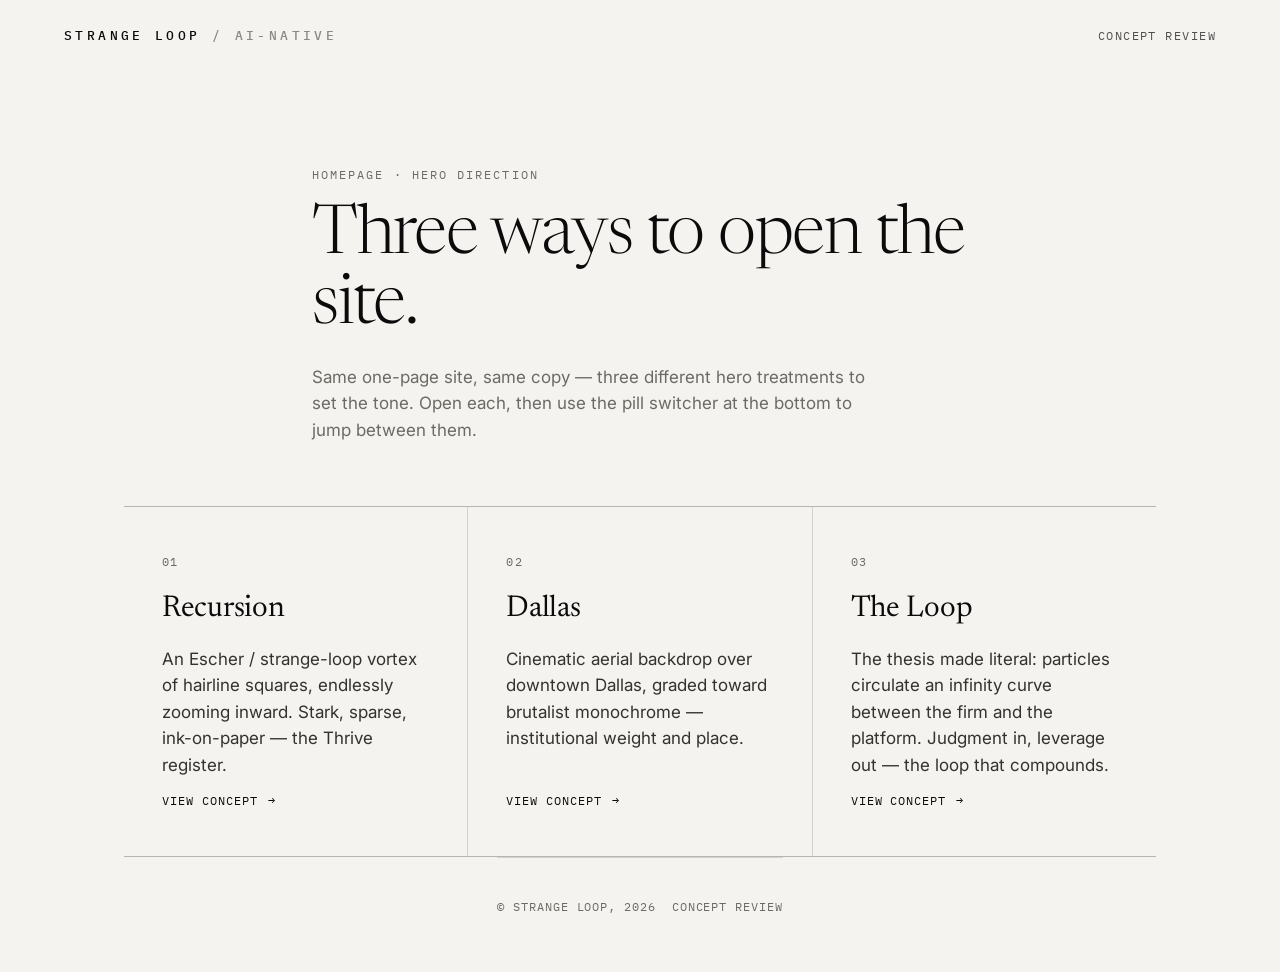
==== index.html @ 47e1f04c "Strange Loop — one-page site with three hero concepts Co-Authored-By: Claude Opus 4.8 (1M context) <" ====
<!DOCTYPE html>
<html lang="en">
<head>
<meta charset="UTF-8">
<meta name="viewport" content="width=device-width, initial-scale=1">
<title>Strange Loop — concept options</title>
<link rel="stylesheet" href="styles.css">
<style>
  body { display:flex; flex-direction:column; min-height:100vh; }
  .head { padding: clamp(40px,8vh,90px) 0 0; }
  .head h1 { font-family:var(--serif); font-weight:300; font-size:clamp(34px,6vw,68px);
             letter-spacing:-0.02em; line-height:1.03; margin:18px 0 0; max-width:16ch; }
  .head p { color:var(--muted); max-width:52ch; margin:22px 0 0; }
  .grid { display:grid; grid-template-columns:repeat(3,1fr); gap:1px; background:var(--line);
          border-top:1px solid var(--line); border-bottom:1px solid var(--line);
          margin-top: clamp(40px,7vh,80px); }
  @media (max-width:820px){ .grid{ grid-template-columns:1fr; } }
  .opt { background:var(--paper); padding:clamp(28px,4vw,46px) clamp(24px,3vw,38px);
         display:flex; flex-direction:column; gap:14px; min-height:300px;
         transition:background .25s; }
  .opt:hover { background:#fff; }
  .opt .n { font-family:var(--mono); font-size:12px; color:var(--muted); letter-spacing:.12em; }
  .opt h2 { font-family:var(--serif); font-weight:400; font-size:clamp(22px,2.4vw,30px);
            letter-spacing:-0.01em; margin:0; }
  .opt p { color:#34322f; margin:0; flex:1; }
  .opt .go { font-family:var(--mono); font-size:12px; letter-spacing:.08em; text-transform:uppercase;
             display:inline-flex; gap:10px; align-items:center; }
  .opt .go .arr { transition:transform .2s; }
  .opt:hover .go .arr { transform:translateX(4px); }
</style>
</head>
<body>
  <header class="nav" style="position:static">
    <div class="mark">STRANGE&nbsp;LOOP <span>/ AI-NATIVE</span></div>
    <div class="links"><a>Concept review</a></div>
  </header>

  <div class="wrap head">
    <p class="eyebrow">Homepage · hero direction</p>
    <h1>Three ways to open the site.</h1>
    <p>Same one-page site, same copy — three different hero treatments to set the tone.
       Open each, then use the pill switcher at the bottom to jump between them.</p>
  </div>

  <div class="wrap" style="flex:1">
    <div class="grid">
      <a class="opt" href="option1.html">
        <span class="n">01</span>
        <h2>Recursion</h2>
        <p>An Escher / strange-loop vortex of hairline squares, endlessly zooming inward. Stark,
           sparse, ink-on-paper — the Thrive register.</p>
        <span class="go">View concept <span class="arr">→</span></span>
      </a>
      <a class="opt" href="option2.html">
        <span class="n">02</span>
        <h2>Dallas</h2>
        <p>Cinematic aerial backdrop over downtown Dallas, graded toward brutalist monochrome —
           institutional weight and place.</p>
        <span class="go">View concept <span class="arr">→</span></span>
      </a>
      <a class="opt" href="option3.html">
        <span class="n">03</span>
        <h2>The Loop</h2>
        <p>The thesis made literal: particles circulate an infinity curve between the firm and the
           platform. Judgment in, leverage out — the loop that compounds.</p>
        <span class="go">View concept <span class="arr">→</span></span>
      </a>
    </div>
  </div>

  <footer class="foot wrap"><span>© Strange Loop, 2026</span><span>Concept review</span></footer>
</body>
</html>
---- styles.css ----
/* ============================================================
   STRANGE LOOP — shared stylesheet
   Tech / private-equity register: stark, editorial, monochrome.
   ============================================================ */

@import url('https://fonts.googleapis.com/css2?family=Newsreader:ital,opsz,wght@0,6..72,300;0,6..72,400;0,6..72,500;1,6..72,300&family=Inter:wght@400;500;600&family=IBM+Plex+Mono:wght@400;500&display=swap');

:root {
  --ink:    #0b0b0c;
  --paper:  #f4f3ef;
  --paper2: #eceae3;
  --muted:  #6c6a64;
  --line:   rgba(11, 11, 12, 0.14);
  --line-2: rgba(11, 11, 12, 0.08);
  --accent: #9a3b2e;            /* restrained oxblood, used almost nowhere */

  --serif: 'Newsreader', Georgia, 'Times New Roman', serif;
  --sans:  'Inter', -apple-system, BlinkMacSystemFont, 'Segoe UI', sans-serif;
  --mono:  'IBM Plex Mono', ui-monospace, 'SF Mono', Menlo, monospace;

  --maxw: 1160px;
  --gutter: clamp(22px, 5vw, 64px);
}

* { box-sizing: border-box; }

html { -webkit-text-size-adjust: 100%; scroll-behavior: smooth; }

body {
  margin: 0;
  background: var(--paper);
  color: var(--ink);
  font-family: var(--sans);
  font-size: 17px;
  line-height: 1.55;
  -webkit-font-smoothing: antialiased;
  text-rendering: optimizeLegibility;
}

a { color: inherit; text-decoration: none; }

.wrap { max-width: var(--maxw); margin: 0 auto; padding: 0 var(--gutter); }

/* ---------- eyebrow / labels ---------- */
.eyebrow {
  font-family: var(--mono);
  font-size: 11.5px;
  letter-spacing: 0.18em;
  text-transform: uppercase;
  color: var(--muted);
  margin: 0;
}

/* ---------- top nav ---------- */
.nav {
  position: absolute;
  top: 0; left: 0; right: 0;
  z-index: 20;
  display: flex;
  align-items: center;
  justify-content: space-between;
  padding: 26px var(--gutter);
}
.nav .mark {
  font-family: var(--mono);
  font-size: 13px;
  letter-spacing: 0.26em;
  text-transform: uppercase;
  font-weight: 500;
}
.nav .mark span { opacity: 0.45; }
.nav .links {
  display: flex;
  gap: 30px;
  font-family: var(--mono);
  font-size: 12px;
  letter-spacing: 0.12em;
  text-transform: uppercase;
}
.nav .links a { opacity: 0.7; transition: opacity .2s; }
.nav .links a:hover { opacity: 1; }
@media (max-width: 680px) { .nav .links { display: none; } }

/* ---------- hero (shared frame; visuals overridden per page) ---------- */
.hero {
  position: relative;
  min-height: 100vh;
  min-height: 100svh;
  display: flex;
  align-items: flex-end;
  overflow: hidden;
}
.hero__canvas, .hero__video {
  position: absolute;
  inset: 0;
  width: 100%;
  height: 100%;
  z-index: 0;
}
.hero__video { object-fit: cover; }
.hero__inner {
  position: relative;
  z-index: 10;
  width: 100%;
  padding-top: 120px;
  padding-bottom: clamp(48px, 9vh, 110px);
}
.hero h1 {
  font-family: var(--serif);
  font-weight: 300;
  font-size: clamp(33px, 5.4vw, 70px);
  line-height: 1.04;
  letter-spacing: -0.018em;
  margin: 18px 0 0;
  max-width: 16ch;
}
.hero h1 em { font-style: italic; }
.hero .lede {
  margin: 26px 0 0;
  max-width: 46ch;
  font-size: clamp(15px, 1.5vw, 18px);
  color: var(--muted);
  line-height: 1.5;
}
.hero .scrollcue {
  margin-top: 40px;
  font-family: var(--mono);
  font-size: 11px;
  letter-spacing: 0.18em;
  text-transform: uppercase;
  color: var(--muted);
  display: inline-flex;
  align-items: center;
  gap: 10px;
}
.hero .scrollcue::before {
  content: ""; width: 34px; height: 1px; background: currentColor; opacity: .5;
}

/* dark hero variant (video / dark canvas) */
.hero--dark { background: #050506; color: #f4f3ef; }
.hero--dark .lede { color: rgba(244,243,239,0.66); }
.hero--dark .scrollcue { color: rgba(244,243,239,0.6); }
.hero--dark .nav .links a, .hero--dark .nav .mark { color: #f4f3ef; }
.scrim {
  position: absolute; inset: 0; z-index: 5;
  background:
    linear-gradient(180deg, rgba(5,5,6,0.55) 0%, rgba(5,5,6,0.12) 32%, rgba(5,5,6,0.2) 62%, rgba(5,5,6,0.86) 100%);
}

/* ---------- section scaffolding ---------- */
section { position: relative; }
.band { padding: clamp(70px, 11vh, 140px) 0; border-top: 1px solid var(--line-2); }
.band--tight { padding: clamp(48px, 7vh, 96px) 0; }

.measure { max-width: 60ch; }

.kicker-row {
  display: flex; align-items: baseline; gap: 16px;
  margin-bottom: 40px;
}
.kicker-row .idx { font-family: var(--mono); font-size: 12px; color: var(--muted); }

h2.section-title {
  font-family: var(--serif);
  font-weight: 300;
  font-size: clamp(26px, 3.6vw, 44px);
  line-height: 1.1;
  letter-spacing: -0.015em;
  margin: 12px 0 0;
  max-width: 22ch;
}

.lead-para {
  font-family: var(--serif);
  font-weight: 300;
  font-size: clamp(20px, 2.5vw, 30px);
  line-height: 1.38;
  letter-spacing: -0.01em;
  margin: 0;
  max-width: 26ch;
}

/* ---------- thesis split ---------- */
.split {
  display: grid;
  grid-template-columns: 0.85fr 1.15fr;
  gap: clamp(30px, 6vw, 90px);
  align-items: start;
}
@media (max-width: 820px) { .split { grid-template-columns: 1fr; gap: 26px; } }
.split p { margin: 0 0 18px; color: #2c2b29; }
.split p:last-child { margin-bottom: 0; }
.split .pull { font-family: var(--serif); }

/* ---------- credibility strip ---------- */
.cred {
  display: flex; flex-wrap: wrap; align-items: center;
  gap: 14px 30px;
  font-family: var(--mono);
  font-size: 12.5px;
  letter-spacing: 0.04em;
  color: var(--muted);
}
.cred .dot { width: 4px; height: 4px; border-radius: 50%; background: var(--muted); opacity: .6; }

/* ---------- case studies ---------- */
.cases { display: grid; grid-template-columns: 1fr; }
.case {
  display: grid;
  grid-template-columns: 0.5fr 1.5fr;
  gap: clamp(20px, 5vw, 70px);
  padding: clamp(34px, 5vh, 56px) 0;
  border-top: 1px solid var(--line);
  align-items: baseline;
}
.case:last-child { border-bottom: 1px solid var(--line); }
@media (max-width: 760px) { .case { grid-template-columns: 1fr; gap: 14px; } }
.case__meta .client {
  font-family: var(--serif);
  font-size: clamp(22px, 2.6vw, 30px);
  font-weight: 400;
  letter-spacing: -0.01em;
}
.case__meta .tag {
  margin-top: 10px;
  font-family: var(--mono);
  font-size: 11px;
  letter-spacing: 0.14em;
  text-transform: uppercase;
  color: var(--muted);
}
.case__body h3 {
  font-family: var(--sans);
  font-weight: 600;
  font-size: clamp(17px, 1.7vw, 20px);
  letter-spacing: -0.01em;
  margin: 0 0 12px;
}
.case__body p { margin: 0; color: #34322f; max-width: 58ch; }
.case__num {
  font-family: var(--mono); font-size: 12px; color: var(--muted);
}

/* ---------- CTA / contact ---------- */
.cta {
  display: grid; grid-template-columns: 1fr auto; gap: 30px;
  align-items: end;
}
@media (max-width: 700px){ .cta { grid-template-columns: 1fr; } }
.cta h2 {
  font-family: var(--serif); font-weight: 300;
  font-size: clamp(30px, 5vw, 58px); line-height: 1.05;
  letter-spacing: -0.02em; margin: 16px 0 0; max-width: 18ch;
}
.btn {
  display: inline-flex; align-items: center; gap: 12px;
  font-family: var(--mono); font-size: 12.5px; letter-spacing: 0.1em;
  text-transform: uppercase;
  border: 1px solid var(--ink);
  padding: 16px 26px;
  border-radius: 100px;
  transition: background .22s, color .22s;
  white-space: nowrap;
}
.btn:hover { background: var(--ink); color: var(--paper); }
.btn .arr { transition: transform .22s; }
.btn:hover .arr { transform: translateX(4px); }

/* ---------- footer ---------- */
.foot {
  border-top: 1px solid var(--line);
  padding: 40px 0 56px;
  display: flex; flex-wrap: wrap; justify-content: space-between; gap: 16px;
  font-family: var(--mono); font-size: 11.5px; letter-spacing: 0.08em;
  color: var(--muted); text-transform: uppercase;
}

/* ---------- page switcher (to compare the three concepts) ---------- */
.switcher {
  position: fixed; z-index: 60;
  bottom: 20px; left: 50%; transform: translateX(-50%);
  display: flex; gap: 4px; padding: 5px;
  background: rgba(244,243,239,0.82);
  backdrop-filter: blur(12px) saturate(140%);
  border: 1px solid var(--line);
  border-radius: 100px;
  box-shadow: 0 8px 30px rgba(0,0,0,0.12);
}
.switcher a {
  font-family: var(--mono); font-size: 11px; letter-spacing: 0.08em;
  text-transform: uppercase;
  padding: 9px 15px; border-radius: 100px; color: var(--muted);
  transition: background .2s, color .2s;
}
.switcher a:hover { color: var(--ink); }
.switcher a.active { background: var(--ink); color: var(--paper); }

/* reveal on scroll */
.reveal { opacity: 0; transform: translateY(14px); transition: opacity .8s ease, transform .8s ease; }
.reveal.in { opacity: 1; transform: none; }
@media (prefers-reduced-motion: reduce) {
  .reveal { opacity: 1; transform: none; transition: none; }
  html { scroll-behavior: auto; }
}
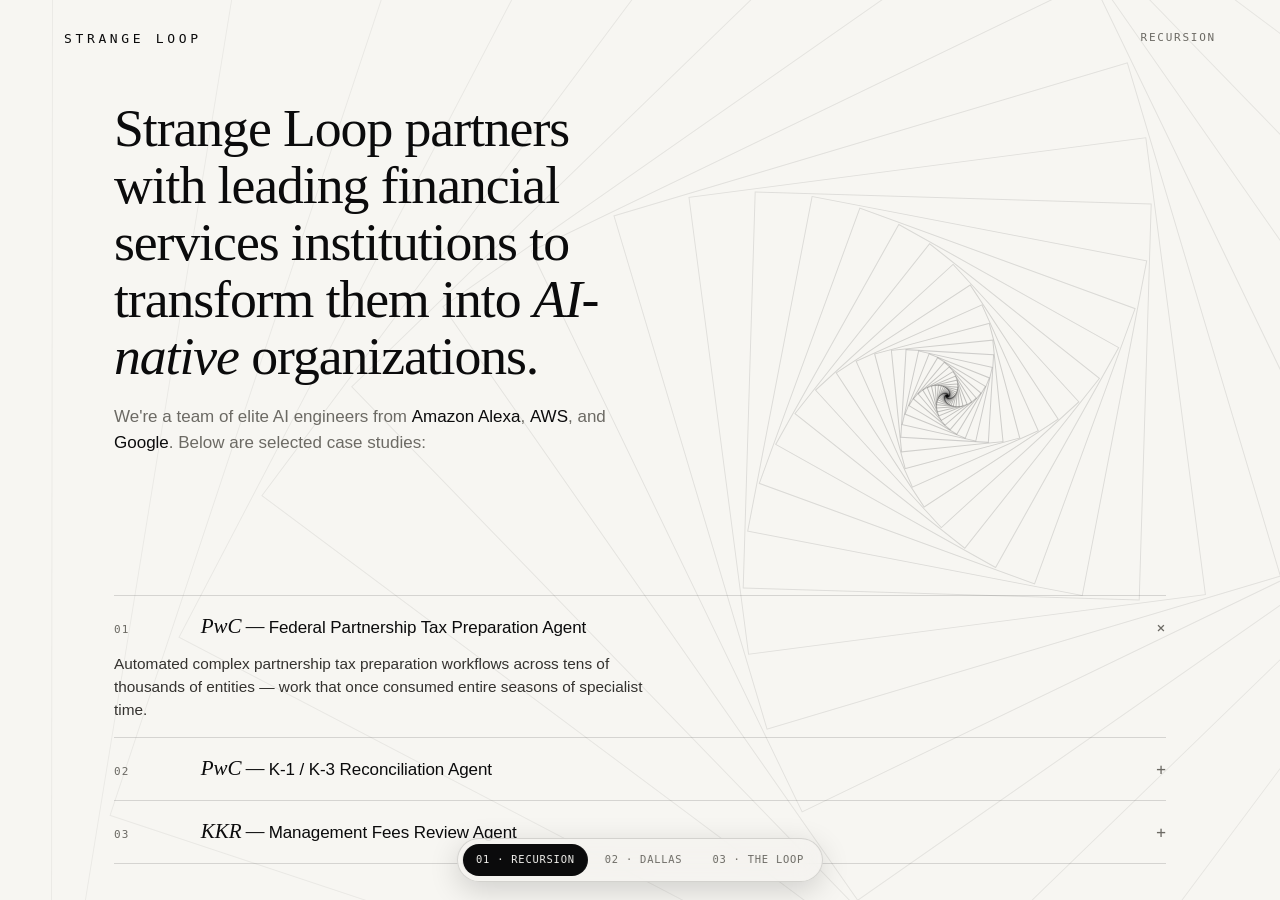
==== commit bfb98616: "Single-screen layout, exact supplied copy only, collapsible case studies Co-Authored-By: Claude Opus" ====
--- a/index.html
+++ b/index.html
@@ -2,72 +2,11 @@
 <html lang="en">
 <head>
 <meta charset="UTF-8">
-<meta name="viewport" content="width=device-width, initial-scale=1">
-<title>Strange Loop — concept options</title>
-<link rel="stylesheet" href="styles.css">
-<style>
-  body { display:flex; flex-direction:column; min-height:100vh; }
-  .head { padding: clamp(40px,8vh,90px) 0 0; }
-  .head h1 { font-family:var(--serif); font-weight:300; font-size:clamp(34px,6vw,68px);
-             letter-spacing:-0.02em; line-height:1.03; margin:18px 0 0; max-width:16ch; }
-  .head p { color:var(--muted); max-width:52ch; margin:22px 0 0; }
-  .grid { display:grid; grid-template-columns:repeat(3,1fr); gap:1px; background:var(--line);
-          border-top:1px solid var(--line); border-bottom:1px solid var(--line);
-          margin-top: clamp(40px,7vh,80px); }
-  @media (max-width:820px){ .grid{ grid-template-columns:1fr; } }
-  .opt { background:var(--paper); padding:clamp(28px,4vw,46px) clamp(24px,3vw,38px);
-         display:flex; flex-direction:column; gap:14px; min-height:300px;
-         transition:background .25s; }
-  .opt:hover { background:#fff; }
-  .opt .n { font-family:var(--mono); font-size:12px; color:var(--muted); letter-spacing:.12em; }
-  .opt h2 { font-family:var(--serif); font-weight:400; font-size:clamp(22px,2.4vw,30px);
-            letter-spacing:-0.01em; margin:0; }
-  .opt p { color:#34322f; margin:0; flex:1; }
-  .opt .go { font-family:var(--mono); font-size:12px; letter-spacing:.08em; text-transform:uppercase;
-             display:inline-flex; gap:10px; align-items:center; }
-  .opt .go .arr { transition:transform .2s; }
-  .opt:hover .go .arr { transform:translateX(4px); }
-</style>
+<meta http-equiv="refresh" content="0; url=option1.html">
+<title>Strange Loop</title>
+<link rel="canonical" href="option1.html">
 </head>
 <body>
-  <header class="nav" style="position:static">
-    <div class="mark">STRANGE&nbsp;LOOP <span>/ AI-NATIVE</span></div>
-    <div class="links"><a>Concept review</a></div>
-  </header>
-
-  <div class="wrap head">
-    <p class="eyebrow">Homepage · hero direction</p>
-    <h1>Three ways to open the site.</h1>
-    <p>Same one-page site, same copy — three different hero treatments to set the tone.
-       Open each, then use the pill switcher at the bottom to jump between them.</p>
-  </div>
-
-  <div class="wrap" style="flex:1">
-    <div class="grid">
-      <a class="opt" href="option1.html">
-        <span class="n">01</span>
-        <h2>Recursion</h2>
-        <p>An Escher / strange-loop vortex of hairline squares, endlessly zooming inward. Stark,
-           sparse, ink-on-paper — the Thrive register.</p>
-        <span class="go">View concept <span class="arr">→</span></span>
-      </a>
-      <a class="opt" href="option2.html">
-        <span class="n">02</span>
-        <h2>Dallas</h2>
-        <p>Cinematic aerial backdrop over downtown Dallas, graded toward brutalist monochrome —
-           institutional weight and place.</p>
-        <span class="go">View concept <span class="arr">→</span></span>
-      </a>
-      <a class="opt" href="option3.html">
-        <span class="n">03</span>
-        <h2>The Loop</h2>
-        <p>The thesis made literal: particles circulate an infinity curve between the firm and the
-           platform. Judgment in, leverage out — the loop that compounds.</p>
-        <span class="go">View concept <span class="arr">→</span></span>
-      </a>
-    </div>
-  </div>
-
-  <footer class="foot wrap"><span>© Strange Loop, 2026</span><span>Concept review</span></footer>
+<p>Redirecting to <a href="option1.html">Strange Loop</a>…</p>
 </body>
 </html>
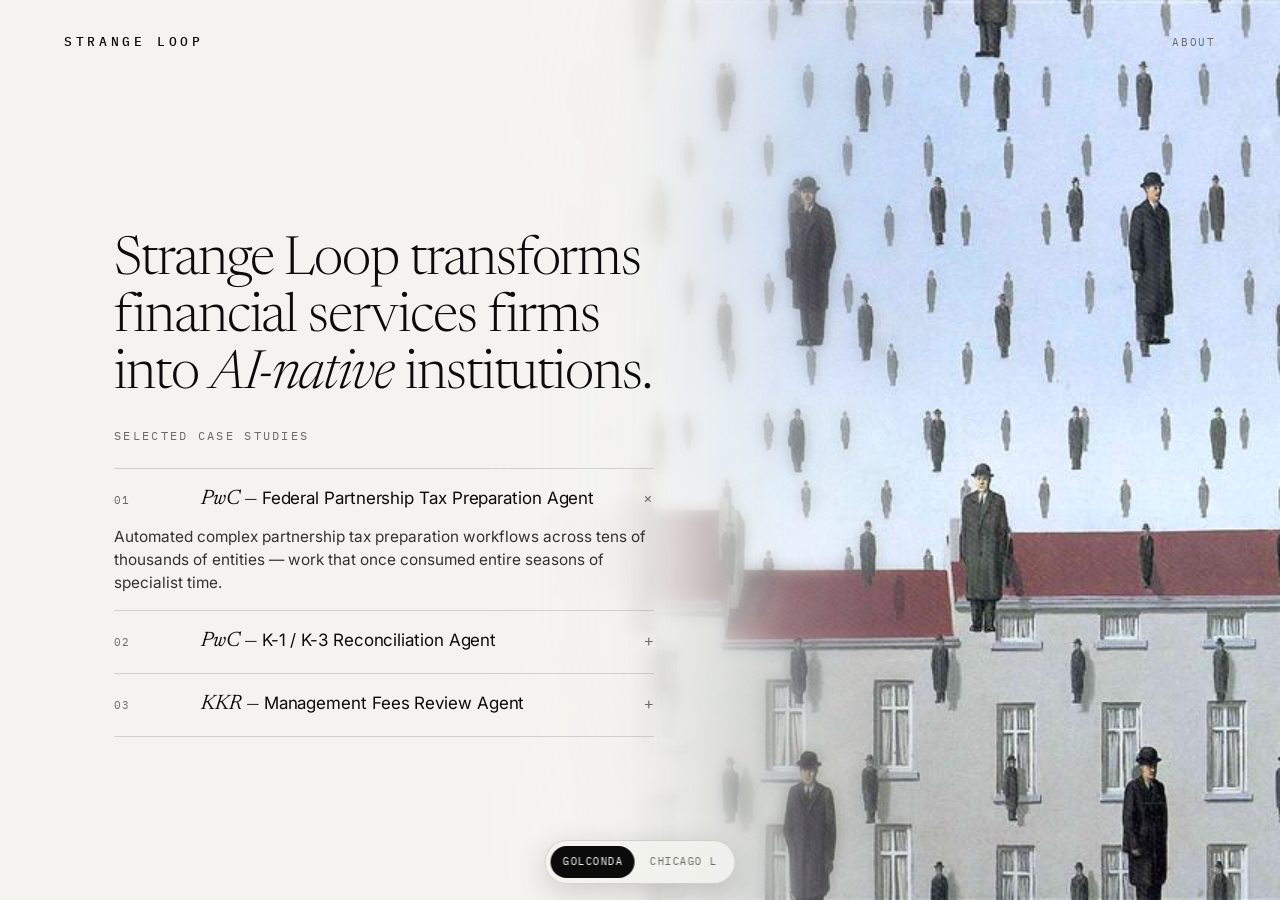
==== commit c4ed5109: "Trim to Golconda + Chicago L; add About Us modal (white on black) Co-Authored-By: Claude Opus 4.8 (1" ====
--- a/index.html
+++ b/index.html
@@ -2,11 +2,11 @@
 <html lang="en">
 <head>
 <meta charset="UTF-8">
-<meta http-equiv="refresh" content="0; url=option1.html">
+<meta http-equiv="refresh" content="0; url=option4.html">
 <title>Strange Loop</title>
-<link rel="canonical" href="option1.html">
+<link rel="canonical" href="option4.html">
 </head>
 <body>
-<p>Redirecting to <a href="option1.html">Strange Loop</a>…</p>
+<p>Redirecting to <a href="option4.html">Strange Loop</a>…</p>
 </body>
 </html>
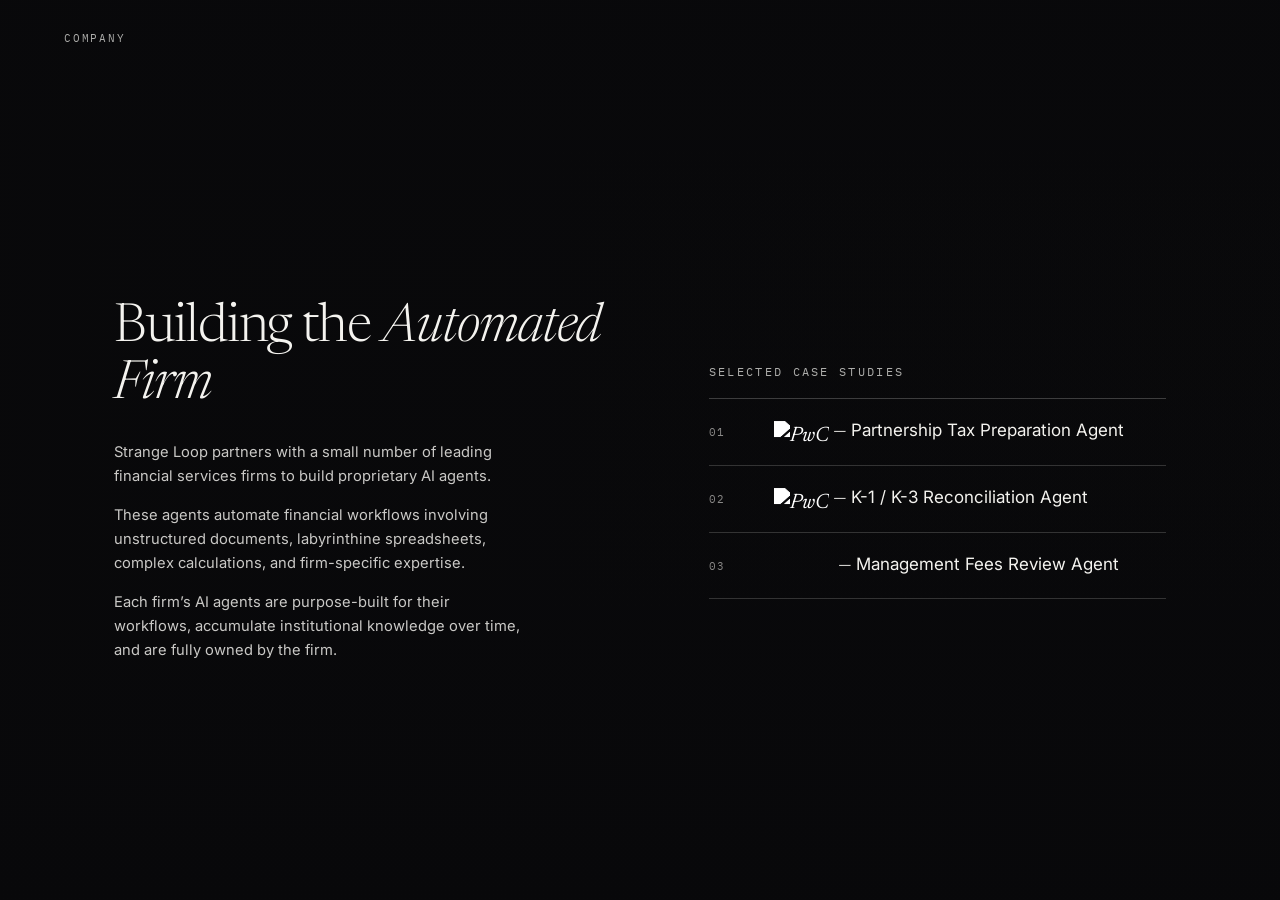
==== commit 58d3dee3: "Company modal: keep only the team line Co-Authored-By: Claude Opus 4.8 (1M context) <noreply@anthrop" ====
--- a/index.html
+++ b/index.html
@@ -2,11 +2,143 @@
 <html lang="en">
 <head>
 <meta charset="UTF-8">
-<meta http-equiv="refresh" content="0; url=option4.html">
+<meta name="viewport" content="width=device-width, initial-scale=1">
 <title>Strange Loop</title>
-<link rel="canonical" href="option4.html">
+<meta name="description" content="Strange Loop partners with financial services institutions to build proprietary AI systems.">
+<link rel="stylesheet" href="styles.css">
+<style>
+  /* Concept 18 — the Two-Column layout, set over the Chicago "L" film. The
+     thesis and firm statement on the left, the selected case studies on the
+     right, both reading over the moving city at night. */
+  .stage { background: #0a0a0b; }
+  video.stage__bg { filter: contrast(1.06) saturate(1.05) brightness(0.82); object-position: center 60%; }
+  .scrim {
+    background:
+      linear-gradient(180deg, rgba(8,8,10,0.72) 0%, rgba(8,8,10,0.30) 30%, rgba(8,8,10,0.42) 62%, rgba(8,8,10,0.94) 100%),
+      linear-gradient(90deg, rgba(8,8,10,0.78) 0%, rgba(8,8,10,0.45) 50%, rgba(8,8,10,0.32) 100%);
+  }
+
+  /* header: lone About link, top-left */
+  .nav--stack {
+    flex-direction: column; align-items: flex-start; justify-content: flex-start;
+    gap: clamp(12px, 1.8vh, 18px);
+  }
+  .sublinks { display: flex; gap: clamp(20px, 3vw, 34px); }
+  .sublinks .navlink { padding: 2px 0; }
+
+  /* two columns: lede left, cases right */
+  .split {
+    display: grid;
+    grid-template-columns: 1.05fr 0.95fr;
+    gap: clamp(40px, 7vw, 110px);
+    align-items: center;
+  }
+
+  .lede .headline { max-width: 16ch; margin-bottom: clamp(20px, 3vh, 34px); }
+  .lede .body p {
+    font-family: var(--sans); font-weight: 400;
+    font-size: clamp(14px, 1.15vw, 16.5px); line-height: 1.62;
+    color: rgba(244,243,239,0.82); margin: 0 0 1.05em; max-width: 46ch;
+  }
+  .lede .body p:last-child { margin-bottom: 0; }
+  .lede .body em { font-style: italic; color: #fff; }
+
+  .cases .intro { margin-top: 0; }
+  .caselist { margin-top: clamp(12px, 2vh, 20px); border-top: 1px solid rgba(244,243,239,0.22); }
+  .case-row {
+    display: grid; grid-template-columns: 40px 1fr; align-items: baseline;
+    gap: clamp(12px, 2vw, 26px);
+    padding: clamp(13px, 1.9vh, 18px) 0;
+    border-bottom: 1px solid rgba(244,243,239,0.18);
+  }
+  .case-row .num { font-family: var(--mono); font-size: 11px; letter-spacing: .1em; color: rgba(244,243,239,0.55); }
+  .case-row .name { font-family: var(--serif); font-style: italic; font-weight: 400; font-size: clamp(16px, 1.7vw, 21px); }
+  .case-row .name b { font-style: normal; font-family: var(--sans); font-weight: 400; font-size: clamp(14px, 1.45vw, 17px); }
+
+  /* client logos: knocked out to white over the film */
+  .brand--pwc { height: 1.3em; width: auto; transform: translateY(.24em); filter: brightness(0) invert(1); }
+  .brand--kkr {
+    display: inline-block; width: 2.85em; height: .72em; transform: translateY(.06em);
+    background: currentColor;
+    -webkit-mask: url(logos/kkr-wiki.svg) no-repeat left center / contain;
+            mask: url(logos/kkr-wiki.svg) no-repeat left center / contain;
+  }
+
+  @media (max-width: 820px) {
+    .split { grid-template-columns: 1fr; gap: clamp(30px, 6vh, 50px); align-items: start; }
+  }
+</style>
 </head>
 <body>
-<p>Redirecting to <a href="option4.html">Strange Loop</a>…</p>
+<div class="stage stage--dark">
+  <video class="stage__bg" autoplay muted loop playsinline preload="auto" id="bg">
+    <source src="chicago.mp4" type="video/mp4">
+  </video>
+  <div class="scrim"></div>
+
+  <header class="nav nav--stack">
+    <nav class="sublinks">
+      <button class="navlink" type="button" data-about>Company</button>
+    </nav>
+  </header>
+
+  <div class="frame">
+    <div class="split">
+      <div class="lede">
+        <h1 class="headline">Building the <em>Automated Firm</em></h1>
+        <div class="body">
+          <p>Strange Loop partners with a small number of leading financial services firms to build proprietary AI agents.</p>
+          <p>These agents automate financial workflows involving unstructured documents, labyrinthine spreadsheets, complex calculations, and firm-specific expertise.</p>
+          <p>Each firm&rsquo;s AI agents are purpose-built for their workflows, accumulate institutional knowledge over time, and are fully owned by the firm.</p>
+        </div>
+      </div>
+
+      <section class="cases" id="cases" aria-label="Selected Case Studies">
+        <p class="intro">Selected Case Studies</p>
+        <div class="caselist">
+          <div class="case-row">
+            <span class="num">01</span>
+            <span class="name"><img class="brand brand--pwc" src="logos/pwc-wiki.svg" alt="PwC">&thinsp;—&thinsp;<b>Partnership Tax Preparation Agent</b></span>
+          </div>
+          <div class="case-row">
+            <span class="num">02</span>
+            <span class="name"><img class="brand brand--pwc" src="logos/pwc-wiki.svg" alt="PwC">&thinsp;—&thinsp;<b>K-1 / K-3 Reconciliation Agent</b></span>
+          </div>
+          <div class="case-row">
+            <span class="num">03</span>
+            <span class="name"><span class="brand brand--kkr" role="img" aria-label="KKR"></span>&thinsp;—&thinsp;<b>Management Fees Review Agent</b></span>
+          </div>
+        </div>
+      </section>
+    </div>
+  </div>
+</div>
+
+<!-- About -->
+<div class="modal" id="about" role="dialog" aria-modal="true" aria-label="About Strange Loop">
+  <button class="modal__close" type="button" data-close aria-label="Close">&#10005;</button>
+  <div class="modal__inner">
+    <p class="modal__eyebrow">Company</p>
+    <p>We are AI engineers from organizations including Amazon, Google, and UC Berkeley&hellip;TBD</p>
+  </div>
+</div>
+
+<script>
+(function () {
+  const v = document.getElementById('bg');
+  const tryPlay = () => { const p = v.play(); if (p) p.catch(()=>{}); };
+  v.addEventListener('canplay', tryPlay);
+  document.addEventListener('visibilitychange', () => { if (!document.hidden) tryPlay(); });
+  tryPlay();
+})();
+(function () {
+  const modal = document.getElementById('about');
+  const open  = () => { modal.classList.add('open');  document.body.classList.add('modal-open'); };
+  const close = () => { modal.classList.remove('open'); document.body.classList.remove('modal-open'); };
+  document.querySelectorAll('[data-about]').forEach(b => b.addEventListener('click', open));
+  document.querySelectorAll('[data-close]').forEach(b => b.addEventListener('click', close));
+  document.addEventListener('keydown', e => { if (e.key === 'Escape') close(); });
+}());
+</script>
 </body>
 </html>
--- a/styles.css
+++ b/styles.css
@@ -0,0 +1,237 @@
+/* ============================================================
+   STRANGE LOOP — single-screen, above-the-fold layout
+   Only the supplied copy. Three hero treatments share this frame.
+   ============================================================ */
+
+@import url('https://fonts.googleapis.com/css2?family=Newsreader:ital,opsz,wght@0,6..72,300;0,6..72,400;0,6..72,500;1,6..72,300;1,6..72,400&family=Inter:wght@400;500;600&family=IBM+Plex+Mono:wght@400;500&display=swap');
+
+:root {
+  --ink:    #0b0b0c;
+  --paper:  #f4f3ef;
+  --muted:  #6c6a64;
+  --line:   rgba(11, 11, 12, 0.14);
+
+  --serif: 'Newsreader', Georgia, 'Times New Roman', serif;
+  --sans:  'Inter', -apple-system, BlinkMacSystemFont, 'Segoe UI', sans-serif;
+  --mono:  'IBM Plex Mono', ui-monospace, 'SF Mono', Menlo, monospace;
+
+  --maxw: 1180px;
+  --gutter: clamp(22px, 5vw, 64px);
+}
+
+* { box-sizing: border-box; }
+html, body { height: 100%; }
+html { -webkit-text-size-adjust: 100%; }
+
+body {
+  margin: 0;
+  background: var(--paper);
+  color: var(--ink);
+  font-family: var(--sans);
+  font-size: 16px;
+  line-height: 1.5;
+  -webkit-font-smoothing: antialiased;
+  text-rendering: optimizeLegibility;
+  overflow: hidden;                /* single screen, nothing below the fold */
+}
+a { color: inherit; text-decoration: none; }
+
+/* ---------- the one screen ---------- */
+.stage {
+  position: relative;
+  height: 100vh; height: 100svh;
+  display: flex;
+  flex-direction: column;
+  overflow: hidden;
+}
+.stage__bg {
+  position: absolute; inset: 0;
+  width: 100%; height: 100%;
+  z-index: 0;
+}
+video.stage__bg { object-fit: cover; }
+.scrim {
+  position: absolute; inset: 0; z-index: 1;
+  background: linear-gradient(180deg, rgba(5,5,6,0.62) 0%, rgba(5,5,6,0.18) 34%, rgba(5,5,6,0.30) 64%, rgba(5,5,6,0.88) 100%);
+}
+
+/* ---------- top bar ---------- */
+.nav {
+  position: relative; z-index: 10;
+  display: flex; align-items: center; justify-content: space-between;
+  padding: clamp(20px, 3.2vh, 30px) var(--gutter);
+  flex: 0 0 auto;
+}
+.mark {
+  font-family: var(--mono);
+  font-size: 13px; letter-spacing: 0.28em; text-transform: uppercase; font-weight: 500;
+}
+.nav .meta {
+  font-family: var(--mono); font-size: 11px; letter-spacing: 0.16em;
+  text-transform: uppercase; color: var(--muted);
+}
+.nav .navlink {
+  font-family: var(--mono); font-size: 11px; letter-spacing: 0.16em;
+  text-transform: uppercase; color: var(--muted);
+  background: none; border: 0; cursor: pointer; padding: 6px 0;
+  position: relative; transition: color .2s;
+}
+.nav .navlink::after {
+  content: ""; position: absolute; left: 0; right: 0; bottom: 2px; height: 1px;
+  background: currentColor; transform: scaleX(0); transform-origin: left; transition: transform .25s;
+}
+.nav .navlink:hover { color: var(--ink); }
+.nav .navlink:hover::after { transform: scaleX(1); }
+.stage--dark .nav .navlink { color: rgba(244,243,239,0.7); }
+.stage--dark .nav .navlink:hover { color: #fff; }
+
+/* ---------- About modal: white text on black ---------- */
+.modal {
+  position: fixed; inset: 0; z-index: 200;
+  background: #08080a; color: #f4f3ef;
+  overflow-y: auto;
+  opacity: 0; visibility: hidden; transition: opacity .4s ease, visibility .4s;
+}
+.modal.open { opacity: 1; visibility: visible; }
+.modal__inner {
+  max-width: 680px; margin: 0 auto;
+  padding: clamp(84px, 15vh, 168px) var(--gutter) clamp(80px, 12vh, 120px);
+}
+.modal__eyebrow {
+  font-family: var(--mono); font-size: 11.5px; letter-spacing: 0.2em;
+  text-transform: uppercase; color: rgba(244,243,239,0.55); margin: 0 0 22px;
+}
+.modal h2 {
+  font-family: var(--serif); font-weight: 300;
+  font-size: clamp(32px, 5.2vw, 56px); line-height: 1.04; letter-spacing: -0.02em;
+  margin: 0 0 clamp(28px, 5vh, 48px);
+}
+.modal p {
+  font-family: var(--sans); font-weight: 400;
+  font-size: clamp(15.5px, 1.45vw, 18px); line-height: 1.66;
+  color: rgba(244,243,239,0.84); margin: 0 0 1.25em; max-width: 60ch;
+}
+.modal p:last-child { margin-bottom: 0; }
+.modal__close {
+  position: fixed; top: clamp(18px, 3vh, 28px); right: var(--gutter); z-index: 210;
+  width: 42px; height: 42px; border-radius: 50%;
+  border: 1px solid rgba(244,243,239,0.3); background: rgba(0,0,0,0.2);
+  color: #f4f3ef; cursor: pointer; font-size: 18px; line-height: 1;
+  display: flex; align-items: center; justify-content: center;
+  transition: background .2s, border-color .2s;
+}
+.modal__close:hover { background: rgba(244,243,239,0.12); border-color: rgba(244,243,239,0.6); }
+body.modal-open { overflow: hidden; }
+
+/* ---------- content frame ---------- */
+.frame {
+  position: relative; z-index: 10;
+  flex: 1 1 auto;
+  display: flex; flex-direction: column; justify-content: center;
+  gap: clamp(16px, 2.6vh, 30px);
+  max-width: var(--maxw); width: 100%; margin: 0 auto;
+  padding: clamp(12px, 2.5vh, 30px) var(--gutter) clamp(22px, 4vh, 54px);
+}
+
+.headline {
+  font-family: var(--serif);
+  font-weight: 300;
+  font-size: clamp(27px, 4.2vw, 58px);
+  line-height: 1.06;
+  letter-spacing: -0.02em;
+  margin: 0;
+  max-width: 19ch;
+}
+.headline em { font-style: italic; }
+
+.intro {
+  margin: clamp(18px, 2.6vh, 28px) 0 0;
+  font-family: var(--mono);
+  font-size: 11.5px; letter-spacing: 0.2em; text-transform: uppercase;
+  color: var(--muted);
+}
+.intro b { color: inherit; font-weight: 500; }
+
+/* ---------- case studies (collapsible to stay above the fold) ---------- */
+.studies {
+  border-top: 1px solid var(--line);
+}
+.study {
+  border-bottom: 1px solid var(--line);
+}
+.study > summary {
+  list-style: none;
+  cursor: pointer;
+  display: grid;
+  grid-template-columns: minmax(48px, 56px) 1fr auto;
+  align-items: baseline;
+  gap: clamp(12px, 2.4vw, 34px);
+  padding: clamp(11px, 1.7vh, 16px) 0;
+  transition: opacity .2s;
+}
+.study > summary::-webkit-details-marker { display: none; }
+.study > summary:hover { opacity: 0.62; }
+.study .idx {
+  font-family: var(--mono); font-size: 11px; letter-spacing: 0.1em; color: var(--muted);
+}
+.study .client {
+  font-family: var(--serif); font-style: italic; font-weight: 400;
+  font-size: clamp(16px, 1.7vw, 21px);
+}
+.study .client b {
+  font-style: normal; font-weight: 400;
+  font-family: var(--sans); font-size: clamp(14px, 1.45vw, 17px);
+  letter-spacing: -0.005em;
+}
+.study .sign {
+  font-family: var(--mono); font-size: 16px; color: var(--muted); line-height: 1;
+  transition: transform .25s ease;
+}
+.study[open] .sign { transform: rotate(45deg); }
+.study .desc {
+  grid-column: 2 / -1;
+  margin: 0 0 clamp(13px, 1.8vh, 18px);
+  max-width: 64ch;
+  color: #34322f;
+  font-size: clamp(13.5px, 1.2vw, 15.5px);
+  line-height: 1.5;
+}
+.study[open] > summary { padding-bottom: clamp(6px, 1vh, 10px); }
+
+/* ---------- dark variant (video / dark canvas) ---------- */
+.stage--dark { background: #050506; color: var(--paper); }
+.stage--dark .intro { color: rgba(244,243,239,0.7); }
+.stage--dark .intro b { color: #fff; }
+.stage--dark .nav .meta { color: rgba(244,243,239,0.62); }
+.stage--dark .studies { border-top-color: rgba(244,243,239,0.22); }
+.stage--dark .study { border-bottom-color: rgba(244,243,239,0.18); }
+.stage--dark .study .idx { color: rgba(244,243,239,0.55); }
+.stage--dark .study .sign { color: rgba(244,243,239,0.6); }
+.stage--dark .study .desc { color: rgba(244,243,239,0.74); }
+
+/* ---------- concept switcher (peruse the three) ---------- */
+.switcher {
+  position: fixed; z-index: 60; bottom: 16px; left: 50%; transform: translateX(-50%);
+  display: flex; gap: 3px; padding: 5px;
+  max-width: 94vw; overflow-x: auto; scrollbar-width: none;
+  background: rgba(244,243,239,0.84);
+  backdrop-filter: blur(12px) saturate(140%);
+  border: 1px solid var(--line); border-radius: 100px;
+  box-shadow: 0 8px 30px rgba(0,0,0,0.16);
+}
+.switcher::-webkit-scrollbar { display: none; }
+.switcher a {
+  font-family: var(--mono); font-size: 10.5px; letter-spacing: 0.05em; text-transform: uppercase;
+  padding: 8px 12px; border-radius: 100px; color: var(--muted); white-space: nowrap;
+  transition: background .2s, color .2s;
+}
+.switcher a:hover { color: var(--ink); }
+.switcher a.active { background: var(--ink); color: var(--paper); }
+
+@media (max-width: 600px) {
+  .nav .meta { display: none; }
+  .headline { font-size: clamp(24px, 7vw, 34px); }
+}
+@media (prefers-reduced-motion: reduce) {
+  .study .sign { transition: none; }
+}
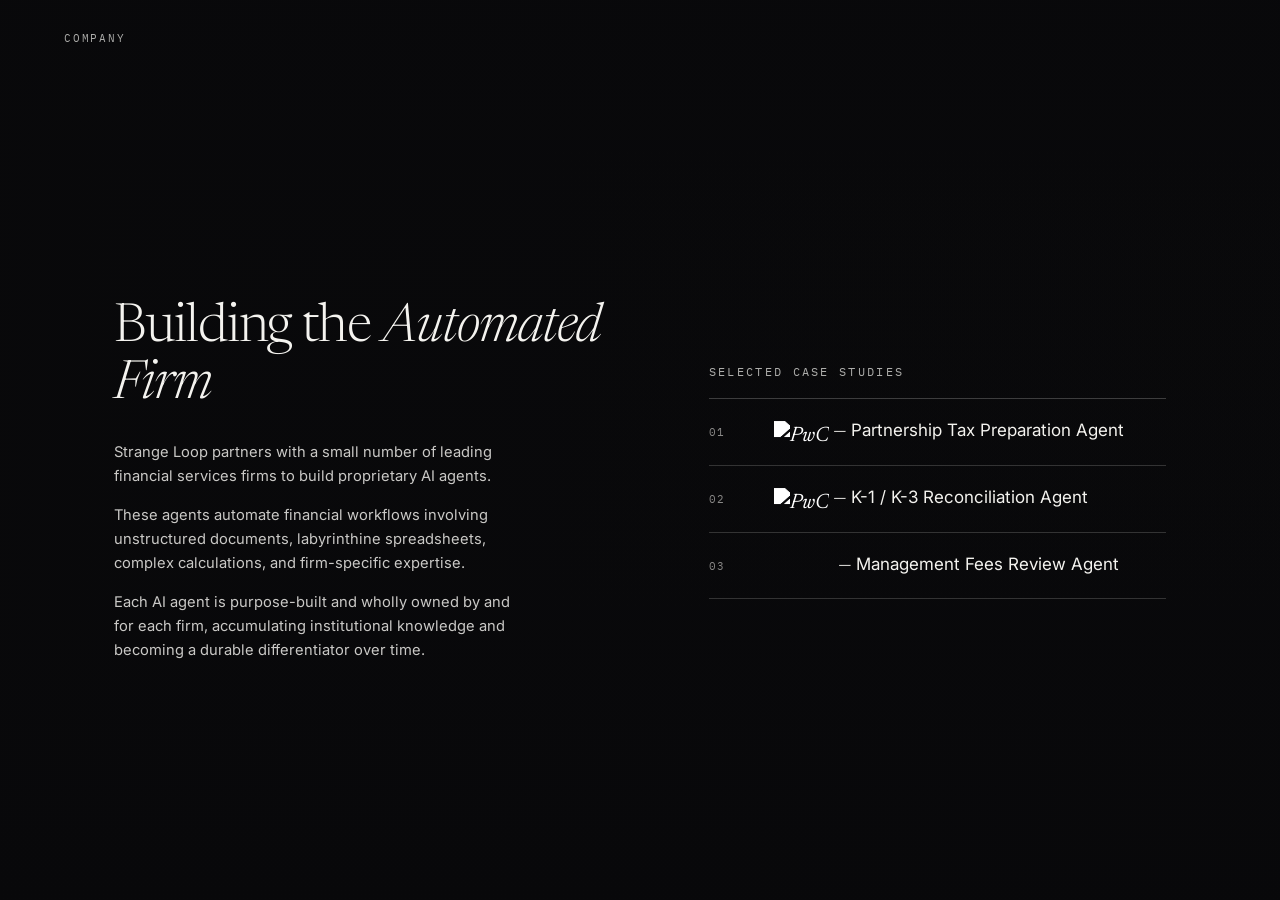
==== commit f50b7690: "Reword the ownership/closing line Co-Authored-By: Claude Opus 4.8 (1M context) <noreply@anthropic.co" ====
--- a/index.html
+++ b/index.html
@@ -89,7 +89,7 @@
         <div class="body">
           <p>Strange Loop partners with a small number of leading financial services firms to build proprietary AI agents.</p>
           <p>These agents automate financial workflows involving unstructured documents, labyrinthine spreadsheets, complex calculations, and firm-specific expertise.</p>
-          <p>Each firm&rsquo;s AI agents are purpose-built for their workflows, accumulate institutional knowledge over time, and are fully owned by the firm.</p>
+          <p>Each AI agent is purpose-built and wholly owned by and for each firm, accumulating institutional knowledge and becoming a durable differentiator over time.</p>
         </div>
       </div>
 
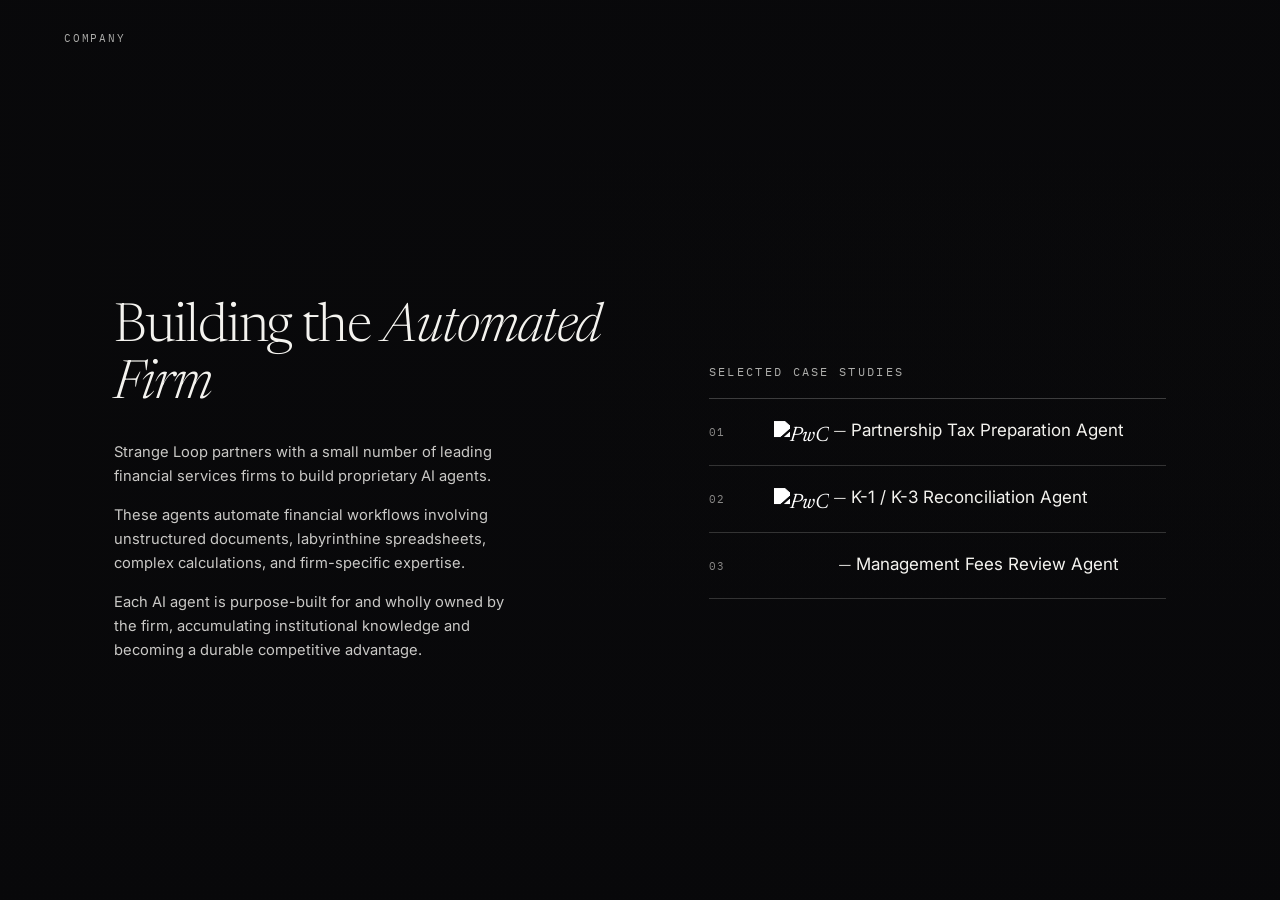
==== commit 9f281d9c: "Reword closing line: durable competitive advantage Co-Authored-By: Claude Opus 4.8 (1M context) <nor" ====
--- a/index.html
+++ b/index.html
@@ -89,7 +89,7 @@
         <div class="body">
           <p>Strange Loop partners with a small number of leading financial services firms to build proprietary AI agents.</p>
           <p>These agents automate financial workflows involving unstructured documents, labyrinthine spreadsheets, complex calculations, and firm-specific expertise.</p>
-          <p>Each AI agent is purpose-built and wholly owned by and for each firm, accumulating institutional knowledge and becoming a durable differentiator over time.</p>
+          <p>Each AI agent is purpose-built for and wholly owned by the firm, accumulating institutional knowledge and becoming a durable competitive advantage.</p>
         </div>
       </div>
 
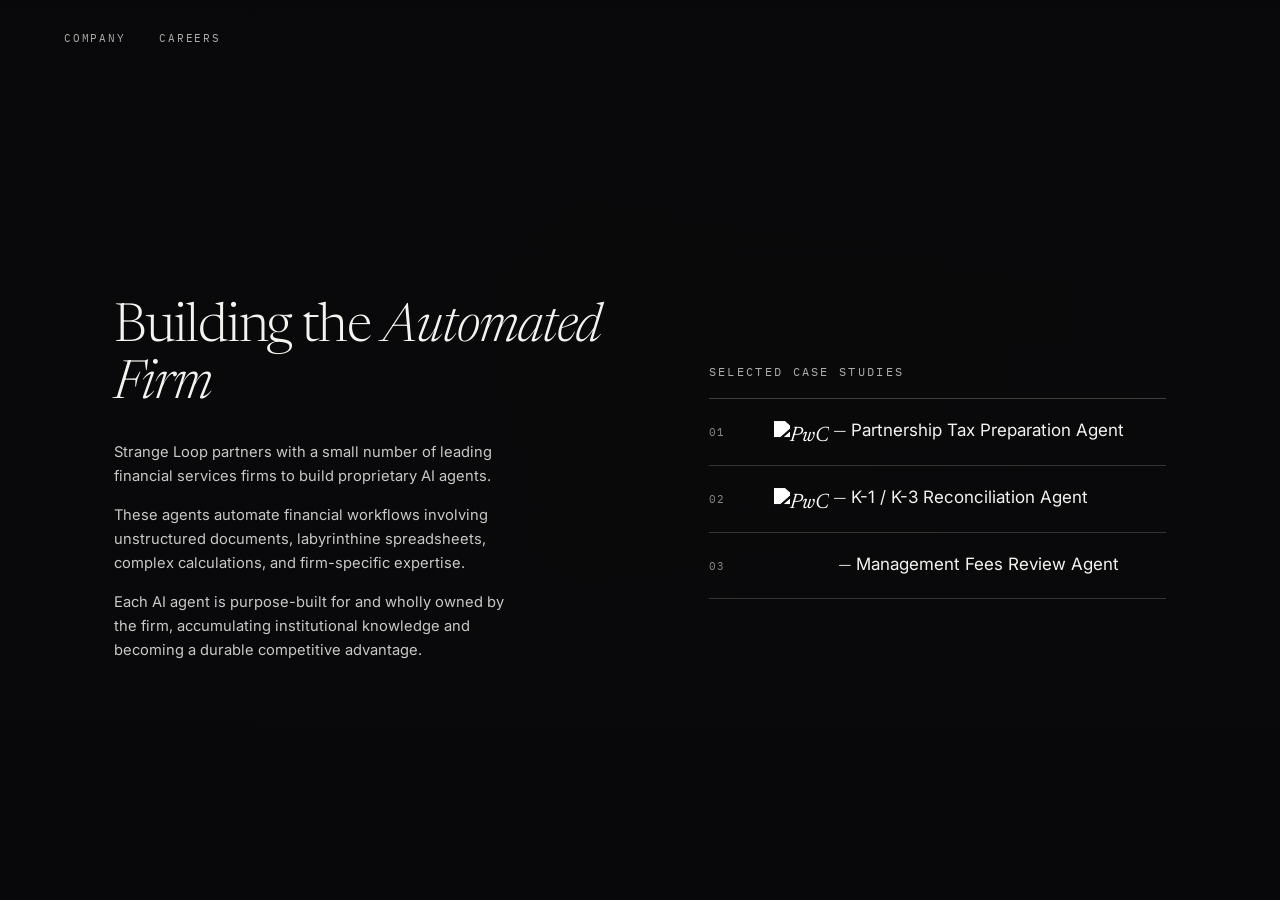
==== commit ff963b20: "Brighten the film: raise video brightness, lighten the scrim Lift video brightness 0.82 -> 0.98 and " ====
--- a/index.html
+++ b/index.html
@@ -11,11 +11,11 @@
      thesis and firm statement on the left, the selected case studies on the
      right, both reading over the moving city at night. */
   .stage { background: #0a0a0b; }
-  video.stage__bg { filter: contrast(1.06) saturate(1.05) brightness(0.82); object-position: center 60%; }
+  video.stage__bg { filter: contrast(1.04) saturate(1.06) brightness(0.98); object-position: center 60%; }
   .scrim {
     background:
-      linear-gradient(180deg, rgba(8,8,10,0.72) 0%, rgba(8,8,10,0.30) 30%, rgba(8,8,10,0.42) 62%, rgba(8,8,10,0.94) 100%),
-      linear-gradient(90deg, rgba(8,8,10,0.78) 0%, rgba(8,8,10,0.45) 50%, rgba(8,8,10,0.32) 100%);
+      linear-gradient(180deg, rgba(8,8,10,0.50) 0%, rgba(8,8,10,0.10) 32%, rgba(8,8,10,0.18) 62%, rgba(8,8,10,0.82) 100%),
+      linear-gradient(90deg, rgba(8,8,10,0.68) 0%, rgba(8,8,10,0.26) 45%, rgba(8,8,10,0.34) 100%);
   }
 
   /* header: lone About link, top-left */
@@ -64,6 +64,26 @@
             mask: url(logos/kkr-wiki.svg) no-repeat left center / contain;
   }
 
+  /* contact block in the Company panel */
+  .modal__contact {
+    font-family: var(--mono); font-size: 13px; line-height: 2;
+    letter-spacing: .02em; color: rgba(244,243,239,0.6);
+  }
+  .modal__contact a { text-decoration: underline; text-underline-offset: 3px; transition: color .2s; }
+  .modal__contact a:hover { color: #fff; }
+
+  /* careers list */
+  .modal__list { list-style: none; margin: 0 0 1.25em; padding: 0; }
+  .modal__list li {
+    font-family: var(--sans); font-weight: 400;
+    font-size: clamp(15.5px, 1.45vw, 18px); line-height: 1.66;
+    color: rgba(244,243,239,0.82); margin: 0 0 1em; max-width: 62ch;
+  }
+  .modal__list b { color: #f4f3ef; font-weight: 500; }
+
+  /* tall panels (Careers) scroll from the top rather than centring */
+  .modal--long .modal__inner { margin: 0 auto; }
+
   @media (max-width: 820px) {
     .split { grid-template-columns: 1fr; gap: clamp(30px, 6vh, 50px); align-items: start; }
   }
@@ -78,7 +98,8 @@
 
   <header class="nav nav--stack">
     <nav class="sublinks">
-      <button class="navlink" type="button" data-about>Company</button>
+      <button class="navlink" type="button" data-open="about">Company</button>
+      <button class="navlink" type="button" data-open="careers">Careers</button>
     </nav>
   </header>
 
@@ -119,7 +140,28 @@
   <button class="modal__close" type="button" data-close aria-label="Close">&#10005;</button>
   <div class="modal__inner">
     <p class="modal__eyebrow">Company</p>
-    <p>We are AI engineers from organizations including Amazon, Google, and UC Berkeley&hellip;TBD</p>
+    <p>Strange Loop was founded in 2021 by Rick, Andrew, and Adam. We&rsquo;re a team of engineers from the original Amazon Alexa team. We&rsquo;ve raised venture capital from top AI investors like NFDG and F500 C-suite.</p>
+    <p class="modal__contact">
+      Inquiries: <a href="mailto:contact@strangelooplabs.ai">contact@strangelooplabs.ai</a><br>
+      Address: 18 W 18th St, New York, NY 10011
+    </p>
+  </div>
+</div>
+
+<!-- Careers -->
+<div class="modal modal--long" id="careers" role="dialog" aria-modal="true" aria-label="Careers at Strange Loop">
+  <button class="modal__close" type="button" data-close aria-label="Close">&#10005;</button>
+  <div class="modal__inner">
+    <p class="modal__eyebrow">Careers</p>
+    <p class="modal__lead">As AI becomes increasingly capable of professional work, the highest-leverage opportunity for exceptional engineers is no longer building software tools, but rather to embed within leading firms and rearchitect their operations around AI.</p>
+    <p>As a result, we&rsquo;re looking for a rare kind of engineer: someone who combines engineering rigor, product intuition, business judgment, and customer-facing charisma. Someone who can sit alongside executives and domain experts, identify leverage, and ship high-impact systems at extraordinary speed.</p>
+    <p>In other words: former founders, future founders, and engineers who think like owners. We&rsquo;ve built an engineering organization around this type of person:</p>
+    <ul class="modal__list">
+      <li><b>Ownership.</b> No salespeople, no product managers, and no layers of management. You own the customer relationship and work directly with executives at leading financial services firms.</li>
+      <li><b>Autonomy.</b> Remote-first, complete tool freedom, and minimal process. We optimize for speed and judgment, not committees. Our goal is to reach $100M ARR with 20 engineers.</li>
+      <li><b>Upside.</b> We share profits across the team equally, with no cap. Our goal is for every engineer to earn $1M+ annually by 2027.</li>
+    </ul>
+    <p>If this resonates with you, we&rsquo;d love to talk.</p>
   </div>
 </div>
 
@@ -132,12 +174,19 @@
   tryPlay();
 })();
 (function () {
-  const modal = document.getElementById('about');
-  const open  = () => { modal.classList.add('open');  document.body.classList.add('modal-open'); };
-  const close = () => { modal.classList.remove('open'); document.body.classList.remove('modal-open'); };
-  document.querySelectorAll('[data-about]').forEach(b => b.addEventListener('click', open));
-  document.querySelectorAll('[data-close]').forEach(b => b.addEventListener('click', close));
-  document.addEventListener('keydown', e => { if (e.key === 'Escape') close(); });
+  const closeAll = () => {
+    document.querySelectorAll('.modal.open').forEach(m => m.classList.remove('open'));
+    document.body.classList.remove('modal-open');
+  };
+  document.querySelectorAll('[data-open]').forEach(b => b.addEventListener('click', () => {
+    const m = document.getElementById(b.getAttribute('data-open'));
+    if (!m) return;
+    closeAll();
+    m.classList.add('open');
+    document.body.classList.add('modal-open');
+  }));
+  document.querySelectorAll('[data-close]').forEach(b => b.addEventListener('click', closeAll));
+  document.addEventListener('keydown', e => { if (e.key === 'Escape') closeAll(); });
 }());
 </script>
 </body>
